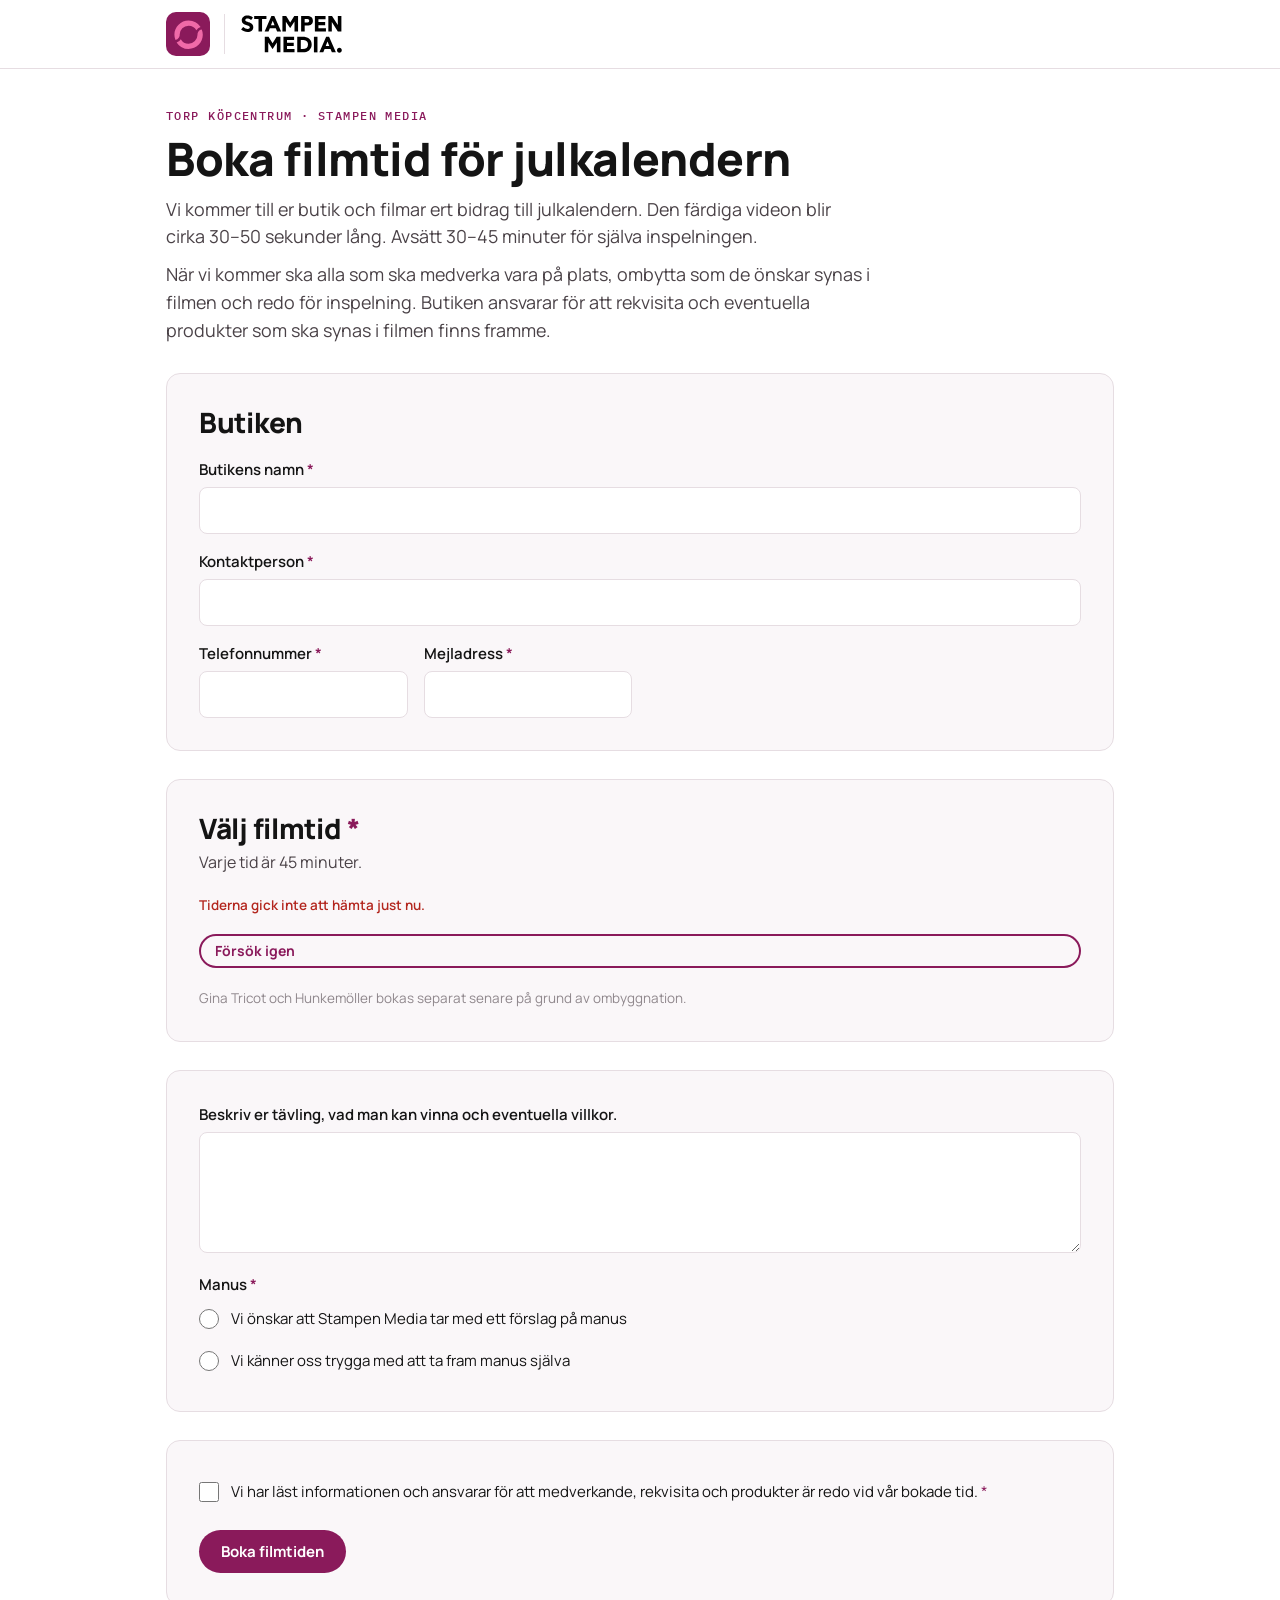
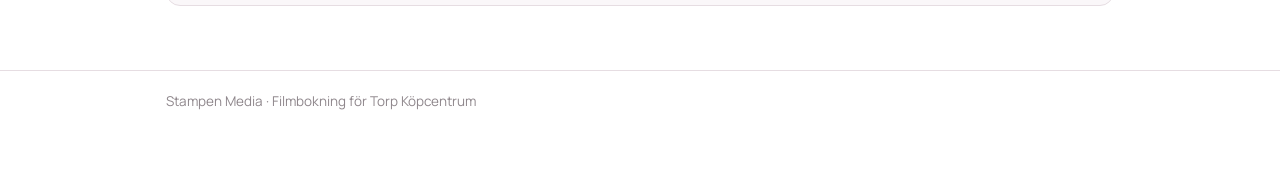
==== julkalender/index.html @ 02a33842 "Bokningssida för filmtider till julkalendern Butikerna väljer tid 18–20 november på /julkalender/ mo" ====
<!doctype html>
<html lang="sv">
<head>
<meta charset="utf-8">
<meta name="viewport" content="width=device-width, initial-scale=1, viewport-fit=cover">
<meta name="robots" content="noindex, nofollow">
<title>Boka filmtid för julkalendern – Torp Köpcentrum</title>
<meta name="description" content="Boka en tid när Stampen Media kommer och filmar er butiks bidrag till julkalendern.">
<meta property="og:type" content="website">
<meta property="og:site_name" content="Torp Köpcentrum">
<meta property="og:locale" content="sv_SE">
<meta property="og:title" content="Boka filmtid för julkalendern – Torp Köpcentrum">
<meta property="og:description" content="Boka en tid när Stampen Media kommer och filmar er butiks bidrag till julkalendern.">
<meta property="og:url" content="https://torp.k2.nu/julkalender/">
<meta property="og:image" content="https://torp.k2.nu/julkalender/og.png">
<meta property="og:image:width" content="1200">
<meta property="og:image:height" content="630">
<meta property="og:image:alt" content="Boka filmtid för julkalendern – Torp Köpcentrum">
<meta name="twitter:card" content="summary_large_image">
<meta name="twitter:title" content="Boka filmtid för julkalendern – Torp Köpcentrum">
<meta name="twitter:description" content="Boka en tid när Stampen Media kommer och filmar er butiks bidrag till julkalendern.">
<meta name="twitter:image" content="https://torp.k2.nu/julkalender/og.png">
<link rel="icon" href="../favicon.svg" type="image/svg+xml">
<link rel="icon" href="../favicon-32.png" sizes="32x32" type="image/png">
<link rel="apple-touch-icon" href="../apple-touch-icon.png">
<meta name="theme-color" content="#8a1a5b">
<link rel="preconnect" href="https://fonts.googleapis.com">
<link rel="preconnect" href="https://fonts.gstatic.com" crossorigin>
<link rel="stylesheet" href="https://fonts.googleapis.com/css2?family=Manrope:wght@400;500;600;800&family=IBM+Plex+Mono:wght@400;500&display=swap">
<link rel="stylesheet" href="../stil.css?v=2026-11-10b">
<link rel="stylesheet" href="julkalender.css?v=2026-11-10a">
</head>
<body>

<header class="topp">
  <div class="inre">
    <div class="topp-rad">
      <div class="avsandare">
        <span class="o-platta" aria-label="Torp Köpcentrum" role="img">
          <img src="../o-mark.svg" alt="" width="42" height="42" aria-hidden="true">
        </span>
        <span class="logga">
          <img class="logga-svart" src="../logo-svart.svg" alt="Stampen Media" width="129" height="49">
          <img class="logga-vit" src="../logo-vit.svg" alt="" width="129" height="49" aria-hidden="true">
        </span>
      </div>
    </div>
  </div>
</header>

<main>
  <section class="hero">
    <div class="inre">
      <p class="etikett">Torp Köpcentrum · Stampen Media</p>
      <h1>Boka filmtid för julkalendern</h1>
      <p class="lead" id="ingress1">Vi kommer till er butik och filmar ert bidrag till julkalendern. Den färdiga videon blir cirka <span class="hel">30–50</span> sekunder lång. Avsätt <span class="hel">30–45</span> minuter för själva inspelningen.</p>
      <p class="lead" id="ingress2">När vi kommer ska alla som ska medverka vara på plats, ombytta som de önskar synas i filmen och redo för inspelning. Butiken ansvarar för att rekvisita och eventuella produkter som ska synas i filmen finns framme.</p>
    </div>
  </section>

  <form id="formular" class="inre formular" novalidate>

    <section class="block">
      <div class="block-huvud"><h2>Butiken</h2></div>
      <div class="falt-rad">
        <div class="falt falt-bred">
          <label for="butik">Butikens namn <span class="kravd">*</span></label>
          <input type="text" id="butik" name="butik" autocomplete="organization" required>
          <p class="fel" id="fel-butik" hidden>Skriv butikens namn.</p>
        </div>
        <div class="falt falt-bred">
          <label for="kontaktperson">Kontaktperson <span class="kravd">*</span></label>
          <input type="text" id="kontaktperson" name="kontaktperson" autocomplete="name" required>
          <p class="fel" id="fel-kontaktperson" hidden>Skriv namnet på kontaktpersonen.</p>
        </div>
        <div class="falt">
          <label for="telefon">Telefonnummer <span class="kravd">*</span></label>
          <input type="tel" id="telefon" name="telefon" autocomplete="tel" inputmode="tel" required>
          <p class="fel" id="fel-telefon" hidden>Skriv ett telefonnummer.</p>
        </div>
        <div class="falt">
          <label for="epost">Mejladress <span class="kravd">*</span></label>
          <input type="email" id="epost" name="epost" autocomplete="email" inputmode="email" autocapitalize="none" spellcheck="false" required>
          <p class="fel" id="fel-epost" hidden>Skriv en giltig mejladress.</p>
        </div>
      </div>
    </section>

    <section class="block" id="block-tid">
      <div class="block-huvud">
        <h2>Välj filmtid <span class="kravd">*</span></h2>
        <p>Varje tid är 45 minuter.</p>
      </div>
      <div id="tider" class="dagar" aria-busy="true"><p class="dampad">Hämtar tiderna …</p></div>
      <p class="vald-tid" id="vald-tid" aria-live="polite" hidden></p>
      <p class="fel" id="fel-tid" role="alert" hidden></p>
      <p class="hjalp">Gina Tricot och Hunkemöller bokas separat senare på grund av ombyggnation.</p>
    </section>

    <section class="block">
      <div class="falt">
        <label for="tavling">Beskriv er tävling, vad man kan vinna och eventuella villkor.</label>
        <textarea id="tavling" name="tavling" rows="4"></textarea>
      </div>

      <fieldset class="val-grupp" id="manus-grupp">
        <legend>Manus <span class="kravd">*</span></legend>
        <label class="val-rad"><input type="radio" name="manus" value="stampen"><span>Vi önskar att Stampen Media tar med ett förslag på manus</span></label>
        <label class="val-rad"><input type="radio" name="manus" value="sjalv"><span>Vi känner oss trygga med att ta fram manus själva</span></label>
        <p class="fel" id="fel-manus" hidden>Välj ett av alternativen.</p>
      </fieldset>
    </section>

    <section class="block">
      <div class="val-grupp">
        <label class="val-rad"><input type="checkbox" id="bekraftat" name="bekraftat" required><span>Vi har läst informationen och ansvarar för att medverkande, rekvisita och produkter är redo vid vår bokade tid. <span class="kravd">*</span></span></label>
        <p class="fel" id="fel-bekraftat" hidden>Kryssa i rutan för att boka.</p>
      </div>
      <div class="skicka-rad">
        <button type="submit" class="knapp knapp-primar" id="boka">Boka filmtiden</button>
      </div>
      <p class="fel" id="fel-skicka" role="alert" hidden></p>
    </section>
  </form>

  <section id="bekraftelse" class="inre bekraftelse" hidden>
    <div class="block">
      <div class="block-huvud">
        <p class="etikett">Klart</p>
        <h2 id="bekraftelse-rubrik" tabindex="-1">Filmtiden är bokad</h2>
        <p class="bokad-tid" id="bokad-tid"></p>
        <p>Ett bekräftelsemejl har skickats till <strong id="bokad-epost"></strong>.</p>
      </div>
    </div>
  </section>
</main>

<footer class="sidfot">
  <div class="inre">
    <p>Stampen Media · Filmbokning för Torp Köpcentrum</p>
  </div>
</footer>

<script src="julkalender.js?v=2026-11-10a"></script>
</body>
</html>
---- stil.css ----
/* Beställningsformulär Torp Köpcentrum – Stampen Media.
   Layout: ett formulär i tre block (kampanjen, materialet, skicka) i en smal spalt,
   materialgrupperna som kort i två kolumner på desktop och en på mobil.
   Färger: Thons manér – svart, vitt, rosa och plommon (Thon Title/Thon Sans ersatta av Manrope). */

:root {
  --bg: #ffffff;
  --yta: #faf7f9;          /* kort och paneler, en aning rosa i det vita */
  --text: #141414;
  --text2: #4a4247;
  --dampad: #8f878c;
  --linje: #e6dde2;
  --plum: #8a1a5b;         /* primär: knappar, markeringar, rubrikaccent */
  --plum2: #b32a79;        /* hover */
  --rosa: #f06aa8;         /* tonplatta och fokus */
  --rosa-ton: #fde8f1;     /* rosa platta bakom leveransdatum och valda kort */
  --rosa-ton2: #f9d2e3;
  --varning: #a15c00;
  --varning-ton: #fff1dc;
  --fel: #b3261e;
  --fel-ton: #fde9e7;
  --ok: #2f7a4f;
  --disp: "Manrope", "Helvetica Neue", Arial, sans-serif;
  --mono: "IBM Plex Mono", ui-monospace, "SF Mono", Menlo, monospace;
  color-scheme: light;
}
@media (prefers-color-scheme: dark) {
  :root:not([data-theme="light"]) {
    --bg: #141414; --yta: #1e1a1d; --text: #ffffff; --text2: #cfc7cc; --dampad: #8f878c; --linje: #3a2a33;
    --plum: #b32a79; --plum2: #d04594; --rosa: #f06aa8; --rosa-ton: #2a1a24; --rosa-ton2: #3b2331;
    --varning: #ffcf87; --varning-ton: #3a2d16; --fel: #ff9d94; --fel-ton: #3d1f1c; --ok: #7fc69e;
    color-scheme: dark;
  }
}
:root[data-theme="dark"] {
  --bg: #141414; --yta: #1e1a1d; --text: #ffffff; --text2: #cfc7cc; --dampad: #8f878c; --linje: #3a2a33;
  --plum: #b32a79; --plum2: #d04594; --rosa: #f06aa8; --rosa-ton: #2a1a24; --rosa-ton2: #3b2331;
  --varning: #ffcf87; --varning-ton: #3a2d16; --fel: #ff9d94; --fel-ton: #3d1f1c; --ok: #7fc69e;
  color-scheme: dark;
}

* { box-sizing: border-box; }
html { height: 100%; }
body { margin: 0; background: var(--bg); color: var(--text); font: 400 16px/1.55 var(--disp); -webkit-font-smoothing: antialiased; }
.inre { max-width: 980px; margin: 0 auto; padding-left: max(16px, env(safe-area-inset-left, 0px)); padding-right: max(16px, env(safe-area-inset-right, 0px)); }
h1, h2, h3 { margin: 0; text-wrap: balance; font-weight: 800; letter-spacing: -0.01em; }
h1 { font-size: clamp(30px, 4.5vw, 46px); line-height: 1.05; }
h2 { font-size: clamp(22px, 2.6vw, 28px); line-height: 1.15; }
h3 { font-size: 17px; line-height: 1.3; }
p { margin: 0; }
a { color: var(--plum); }
.etikett { font: 500 12px/1.2 var(--mono); letter-spacing: .12em; text-transform: uppercase; color: var(--plum); }
.dampad { color: var(--dampad); }
.mono { font-family: var(--mono); font-variant-numeric: tabular-nums; }
:focus-visible { outline: 3px solid var(--rosa); outline-offset: 2px; }
[hidden] { display: none !important; }

/* ---------- Toppen ---------- */
.topp { border-bottom: 1px solid var(--linje); background: var(--bg); position: sticky; top: 0; z-index: 20; }
.topp-rad { display: flex; align-items: center; justify-content: space-between; gap: 16px; padding-block: 12px; flex-wrap: wrap; }
.avsandare { display: flex; align-items: center; gap: 14px; }
.o-platta { display: grid; place-items: center; width: 44px; height: 44px; border-radius: 10px; background: var(--plum); color: var(--rosa); flex: none; }
.o-platta img { display: block; width: 29px; height: 29px; }
.avsandare .logga { padding-left: 14px; border-left: 1px solid var(--linje); }
.logga img { display: block; height: 40px; width: auto; }
.logga img.logga-vit { display: none; }
@media (prefers-color-scheme: dark) {
  :root:not([data-theme="light"]) .logga img.logga-svart { display: none; }
  :root:not([data-theme="light"]) .logga img.logga-vit { display: block; }
}
:root[data-theme="dark"] .logga img.logga-svart { display: none; }
:root[data-theme="dark"] .logga img.logga-vit { display: block; }
.flikar { display: flex; gap: 4px; }
.flik { font-weight: 600; font-size: 15px; color: var(--text2); text-decoration: none; padding: 8px 14px; border-radius: 999px; }
.flik:hover { background: var(--yta); color: var(--text); }
.flik.aktiv { background: var(--plum); color: #fff; }

/* ---------- Hero ---------- */
.hero .inre { padding-block: 40px 28px; display: grid; gap: 12px; }
.lead { font-size: clamp(16px, 1.4vw, 18px); color: var(--text2); max-width: 64ch; }

/* ---------- Block ---------- */
.formular { display: grid; gap: 28px; padding-bottom: 120px; }
.block { background: var(--yta); border: 1px solid var(--linje); border-radius: 14px; padding: clamp(18px, 3vw, 32px); display: grid; gap: 20px; }
.block-huvud { display: grid; gap: 6px; }
.block-huvud p { color: var(--text2); max-width: 66ch; }

/* ---------- Fält ---------- */
.falt-rad { display: grid; gap: 16px; grid-template-columns: repeat(auto-fit, minmax(200px, 1fr)); }
.falt { display: grid; gap: 6px; min-width: 0; align-content: start; }
.falt-bred { grid-column: 1 / -1; }
label { font-weight: 600; font-size: 15px; }
.kravd { color: var(--plum); }
input[type="text"], input[type="email"], input[type="tel"], input[type="date"], input[type="url"], select, textarea {
  font: inherit; color: var(--text); background: var(--bg); border: 1px solid var(--linje); border-radius: 8px;
  padding: 10px 12px; width: 100%; min-width: 0; max-width: 100%;
}
input:focus, select:focus, textarea:focus { border-color: var(--plum); outline: 3px solid var(--rosa-ton2); outline-offset: 0; }
textarea { resize: vertical; }
.hjalp { font-size: 13.5px; color: var(--dampad); }
.fel { font-size: 13.5px; color: var(--fel); font-weight: 600; }
.varning { font-size: 13.5px; color: var(--varning); font-weight: 600; }
.falt.ogiltig input { border-color: var(--fel); }

/* Leveransdatum: rosa platta, som gulmarkeringen i den gamla blanketten */
.falt-leverans { background: var(--rosa-ton); border: 1px solid var(--rosa-ton2); border-radius: 10px; padding: 12px; }
.falt-leverans label { color: var(--plum); }
.datum-rad { grid-template-columns: repeat(auto-fit, minmax(135px, 1fr)); align-items: start; }
.datum-rad .falt-leverans { grid-column: 1 / -1; }

/* ---------- Materialgrupper ---------- */
.grupper { display: grid; gap: 8px; grid-template-columns: minmax(0, 1fr); }
.grupp { background: var(--bg); border: 1px solid var(--linje); border-radius: 12px; min-width: 0; transition: border-color .15s, box-shadow .15s; }
.grupp.vald { border-color: var(--plum); box-shadow: 0 0 0 3px var(--rosa-ton); }
/* Gruppraden: namn till vänster, antal valda och pil till höger */
.grupp > summary.grupp-huvud { list-style: none; cursor: pointer; display: grid; grid-template-columns: minmax(0, 1fr) auto 12px; align-items: center; gap: 12px; padding: 14px 16px; border-radius: 12px; }
.grupp > summary::-webkit-details-marker { display: none; }
.grupp > summary::after { content: ""; width: 9px; height: 9px; border-right: 2px solid var(--plum); border-bottom: 2px solid var(--plum); transform: rotate(45deg); margin-top: -4px; transition: transform .15s; }
.grupp[open] > summary::after { transform: rotate(-135deg); margin-top: 4px; }
.grupp > summary:hover { background: var(--yta); }
.grupp > summary:focus-visible { outline: 3px solid var(--rosa); outline-offset: 2px; }
.grupp[open] > summary { border-bottom-left-radius: 0; border-bottom-right-radius: 0; }
.grupp-namn { display: flex; flex-wrap: wrap; align-items: baseline; gap: 2px 10px; min-width: 0; }
.grupp-antal { font: 700 13px/1 var(--disp); color: var(--plum); white-space: nowrap; }
.grupp-innehall { display: grid; gap: 12px; padding: 4px 16px 16px; }
.grupp-huvud small { font-weight: 500; color: var(--dampad); font-size: 13.5px; }
.grupp-info { font-size: 13.5px; color: var(--text2); }
.val-lista { display: grid; gap: 4px; }
.val-rad { display: grid; grid-template-columns: 22px 1fr; gap: 10px; align-items: start; padding: 7px 8px; margin: 0 -8px; border-radius: 8px; cursor: pointer; }
.val-rad:hover { background: var(--yta); }
.val-rad input { width: 20px; height: 20px; margin: 2px 0 0; accent-color: var(--plum); cursor: pointer; }
.val-text { display: flex; flex-wrap: wrap; gap: 4px 10px; align-items: baseline; min-width: 0; }
.val-namn { font-weight: 600; }
.val-matt { font-family: var(--mono); font-size: 13.5px; color: var(--text2); white-space: nowrap; }
.val-info { font-size: 13px; color: var(--dampad); flex-basis: 100%; }
.tagg { font: 500 11px/1.4 var(--mono); letter-spacing: .04em; padding: 1px 7px; border-radius: 999px; background: var(--varning-ton); color: var(--varning); white-space: nowrap; }
.tagg-ok { background: var(--rosa-ton); color: var(--plum); }
.val-alla { border-bottom: 1px dashed var(--linje); margin-bottom: 4px; padding-bottom: 8px; }
.val-alla .val-namn { color: var(--plum); }
.grupp-falt { display: grid; gap: 12px; grid-template-columns: repeat(auto-fit, minmax(160px, 1fr)); padding-top: 12px; border-top: 1px solid var(--linje); }
.grupp-falt .falt-bred { grid-column: 1 / -1; }
.grupp-falt label { font-size: 14px; }
.leverantor { font-size: 13px; color: var(--dampad); }
.leverantor b { font-weight: 600; color: var(--text2); }
.grupp-ovrigt { grid-column: 1 / -1; }

/* ---------- Sammanställning och knappar ---------- */
.sammanstallning { margin: 0; font: 400 13.5px/1.5 var(--mono); white-space: pre-wrap; word-break: break-word; background: var(--bg); border: 1px solid var(--linje); border-radius: 10px; padding: 16px 18px; max-height: 480px; overflow: auto; color: var(--text2); }
.sammanstallning:empty::before { content: "Sammanställningen fylls i här när du kryssat i något."; color: var(--dampad); }
.skicka-rad { display: flex; gap: 10px; align-items: center; flex-wrap: wrap; }
.knapp { font: 700 15px/1 var(--disp); border: 0; border-radius: 999px; padding: 14px 22px; cursor: pointer; text-decoration: none; display: inline-flex; align-items: center; gap: 8px; }
.knapp-primar { background: var(--plum); color: #fff; }
.knapp-primar:hover { background: var(--plum2); }
.knapp-sekundar { background: transparent; color: var(--plum); box-shadow: inset 0 0 0 2px var(--plum); }
.knapp-sekundar:hover { background: var(--rosa-ton); }
.knapp-liten { padding: 10px 16px; font-size: 14px; white-space: nowrap; }
.lank { background: none; border: 0; font: 600 14px var(--disp); color: var(--dampad); cursor: pointer; padding: 8px 4px; text-decoration: underline; }
.lank:hover { color: var(--text); }
.bekraftelse { padding-block: 0 120px; }

/* ---------- Fast rad på mobil ---------- */
.snabbrad { position: fixed; left: 0; right: 0; bottom: 0; z-index: 15; background: var(--yta); border-top: 1px solid var(--linje); padding-bottom: env(safe-area-inset-bottom, 0px); }
.snabbrad-inre { display: flex; align-items: center; justify-content: space-between; gap: 12px; padding-block: 10px; }
#snabbrad-text { font-size: 14px; font-weight: 600; color: var(--text2); min-width: 0; }

/* ---------- Hämta material ---------- */
.material-lista { display: grid; gap: 16px; padding-bottom: 80px; }
.material-kampanj { background: var(--yta); border: 1px solid var(--linje); border-radius: 14px; padding: 20px 22px; display: grid; gap: 10px; }
.material-kampanj p { color: var(--text2); }
.material-filer { list-style: none; margin: 0; padding: 0; display: grid; gap: 6px; }
.material-filer li { display: flex; justify-content: space-between; gap: 12px; align-items: baseline; flex-wrap: wrap; padding: 8px 0; border-top: 1px solid var(--linje); }
.material-filer a { font-weight: 600; }
.material-filer span { font-family: var(--mono); font-size: 13px; color: var(--dampad); }
.tomt { background: var(--yta); border: 1px dashed var(--linje); border-radius: 14px; padding: 32px 24px; text-align: center; color: var(--text2); display: grid; gap: 6px; }

/* ---------- Sidfot ---------- */
.sidfot { border-top: 1px solid var(--linje); color: var(--dampad); font-size: 13.5px; }
.sidfot .inre { padding-block: 20px 80px; }

@media (max-width: 600px) {
  .block { border-radius: 12px; }
  .logga img { height: 30px; }
  .flik { padding: 6px 11px; font-size: 14px; }
  .topp-rad { gap: 8px; }
  .hero .inre { padding-block: 28px 20px; }
  .skicka-rad .knapp { width: 100%; justify-content: center; }
}
@media (prefers-reduced-motion: reduce) { * { transition: none !important; } }

/* ---------- Bilder och filer ---------- */
.visuellt-dold { position: absolute; width: 1px; height: 1px; padding: 0; margin: -1px; overflow: hidden; clip: rect(0 0 0 0); white-space: nowrap; border: 0; }
.fil-yta { position: relative; }
.fil-yta-text { display: grid; justify-items: center; gap: 6px; text-align: center; padding: 18px 16px; border: 2px dashed var(--linje); border-radius: 12px; background: var(--bg); color: var(--text2); cursor: pointer; transition: border-color .15s, background .15s; font-weight: 400; }
.fil-yta-text:hover, .fil-yta.drar .fil-yta-text { border-color: var(--plum); background: var(--rosa-ton); }
.fil-yta input:focus-visible + .fil-yta-text { outline: 3px solid var(--rosa); outline-offset: 2px; }
.fil-ikon { color: var(--plum); }
.fil-valj { color: var(--plum); font-weight: 700; text-decoration: underline; }
.fil-yta-text small { font-size: 13px; color: var(--dampad); }
.fil-lista { list-style: none; margin: 0; padding: 0; display: grid; gap: 10px; }
.fil-lista:empty { display: none; }
.fil-rad { display: grid; grid-template-columns: 64px minmax(0, 1fr) auto; gap: 12px; align-items: start; padding: 12px; background: var(--bg); border: 1px solid var(--linje); border-radius: 10px; }
.fil-rad.fel-rad { border-color: var(--fel); background: var(--fel-ton); }
.fil-tumme { width: 64px; height: 64px; border-radius: 8px; background: var(--yta); border: 1px solid var(--linje); display: grid; place-items: center; overflow: hidden; font: 600 12px/1 var(--mono); color: var(--plum); text-transform: uppercase; }
.fil-tumme img { width: 100%; height: 100%; object-fit: cover; }
.fil-info { display: grid; gap: 8px; min-width: 0; }
.fil-namn { display: flex; flex-wrap: wrap; gap: 4px 10px; align-items: baseline; min-width: 0; }
.fil-namn b { font-weight: 600; overflow-wrap: anywhere; }
.fil-namn span { font: 400 13px var(--mono); color: var(--dampad); white-space: nowrap; }
.fil-status { font-size: 13px; color: var(--dampad); }
.fil-status.ok { color: var(--ok); font-weight: 600; }
.fil-status.fel { color: var(--fel); font-weight: 600; }
.fil-matare { height: 6px; border-radius: 999px; background: var(--linje); overflow: hidden; }
.fil-matare i { display: block; height: 100%; width: 0; background: var(--plum); transition: width .2s; }
.fil-val { display: grid; grid-template-columns: minmax(130px, 170px) minmax(0, 1fr); gap: 8px; }
.fil-val select, .fil-val input { padding: 8px 10px; font-size: 14px; }
.fil-knappar { display: grid; gap: 4px; justify-items: end; }
.fil-knappar .lank { padding: 4px; font-size: 13px; }
@media (max-width: 600px) {
  .fil-rad { grid-template-columns: 48px minmax(0, 1fr); }
  .fil-tumme { width: 48px; height: 48px; }
  .fil-knappar { grid-column: 1 / -1; grid-auto-flow: column; justify-content: end; }
  .fil-val { grid-template-columns: 1fr; }
}

/* ---------- Kampanjkanaler (ihopfällt block i Materialet) ---------- */
.kampanjkanaler { border: 1px solid var(--linje); border-radius: 12px; background: var(--bg); }
.kampanjkanaler > summary { list-style: none; cursor: pointer; display: grid; grid-template-columns: minmax(0, 1fr) auto; gap: 2px 12px; align-items: center; padding: 12px 16px; border-radius: 12px; }
.kampanjkanaler > summary::-webkit-details-marker { display: none; }
.kampanjkanaler > summary::after { content: ""; grid-column: 2; grid-row: 1; width: 10px; height: 10px; border-right: 2px solid var(--plum); border-bottom: 2px solid var(--plum); transform: rotate(45deg); margin-top: -4px; transition: transform .15s; }
.kampanjkanaler[open] > summary::after { transform: rotate(-135deg); margin-top: 4px; }
.kampanjkanaler > summary:hover { background: var(--yta); }
.kampanjkanaler > summary:focus-visible { outline: 3px solid var(--rosa); outline-offset: 2px; }
.kampanj-rubrik { font-weight: 800; font-size: 17px; }
.kampanj-text { grid-column: 1; font-size: 14px; color: var(--text2); }
.kampanjkanaler > .grupper { margin: 0 14px 14px; }

/* Grupperna som en sammanhållen lista: en ram runt, tunna linjer mellan raderna */
#grupper, #grupper-kampanj { gap: 0; border: 1px solid var(--linje); border-radius: 12px; overflow: hidden; background: var(--bg); }
#grupper > .grupp, #grupper-kampanj > .grupp { border: 0; border-radius: 0; box-shadow: none; }
#grupper > .grupp + .grupp, #grupper-kampanj > .grupp + .grupp { border-top: 1px solid var(--linje); }
.grupp > summary.grupp-huvud { padding: 12px 16px; border-radius: 0; }
.grupp > summary:focus-visible { outline-offset: -3px; }
.grupp.vald > summary { background: var(--rosa-ton); }
.grupp[open] > .grupp-innehall { border-top: 1px dashed var(--linje); padding-top: 12px; }

/* Antal på rader för tryckt och uppsatt material */
.val-rad-antal { display: grid; grid-template-columns: minmax(0, 1fr) auto; align-items: start; gap: 10px; }
.antal-falt { display: grid; justify-items: end; gap: 2px; padding-top: 4px; }
.antal-falt label { font-size: 12px; font-weight: 600; color: var(--text2); }
.antal-falt input { width: 76px; padding: 6px 8px; font: inherit; font-size: 15px; text-align: right; color: var(--text); background: var(--bg); border: 1px solid var(--linje); border-radius: 8px; font-variant-numeric: tabular-nums; }
.antal-falt input:focus { border-color: var(--plum); outline: 3px solid var(--rosa-ton2); outline-offset: 0; }

/* Hämtkod för fliken Hämta material */
.hamtkod { max-width: 420px; margin-bottom: 16px; }
.glom-kod { margin: -64px 0 0; padding-bottom: 80px; }
---- julkalender/julkalender.css ----
/* Filmbokning till julkalendern. Bygger på ../stil.css, här finns bara det som är unikt för sidan. */

.formular { padding-bottom: 64px; }
.bekraftelse { padding-bottom: 64px; }
.hero .lead + .lead { margin-top: -2px; }
.hel { white-space: nowrap; }
.block, [id^="fel-"] { scroll-margin-top: 90px; }

/* Tidsväljaren: en rubrik per dag, tiderna som knappar */
.dagar { display: grid; gap: 18px; }
.dag { display: grid; gap: 8px; }
.tid-rutnat { display: grid; gap: 8px; grid-template-columns: repeat(auto-fill, minmax(70px, 1fr)); }
.tid { position: relative; font-weight: 400; }
.tid-ruta { display: grid; place-content: center; justify-items: center; gap: 1px; min-height: 54px; padding: 6px 2px; border: 1px solid var(--linje); border-radius: 10px; background: var(--bg); cursor: pointer; transition: background .15s, border-color .15s; }
.tid-ruta b { font-weight: 700; font-size: 16px; font-variant-numeric: tabular-nums; }
.tid-ruta small { font-size: 11px; line-height: 1.2; }
.tid:hover input:enabled:not(:checked) + .tid-ruta { border-color: var(--plum); background: var(--rosa-ton); }
.tid input:checked + .tid-ruta { background: var(--plum); border-color: var(--plum); color: #fff; }
.tid input:focus-visible + .tid-ruta { outline: 3px solid var(--rosa); outline-offset: 2px; }
.tid input:disabled + .tid-ruta { background: var(--yta); color: var(--dampad); cursor: not-allowed; }
.tid input:disabled + .tid-ruta b { font-weight: 500; text-decoration: line-through; }
.vald-tid { font-weight: 700; color: var(--plum); }

/* Manusval och kryssruta */
.val-grupp { display: grid; gap: 4px; min-width: 0; margin: 0; padding: 0; border: 0; }
.val-grupp legend { padding: 0 0 4px; font-weight: 600; font-size: 15px; }
.val-grupp .val-rad { font-weight: 400; }

.bokad-tid { font-size: 20px; font-weight: 800; color: var(--text) !important; }
#bekraftelse-rubrik:focus { outline: none; }
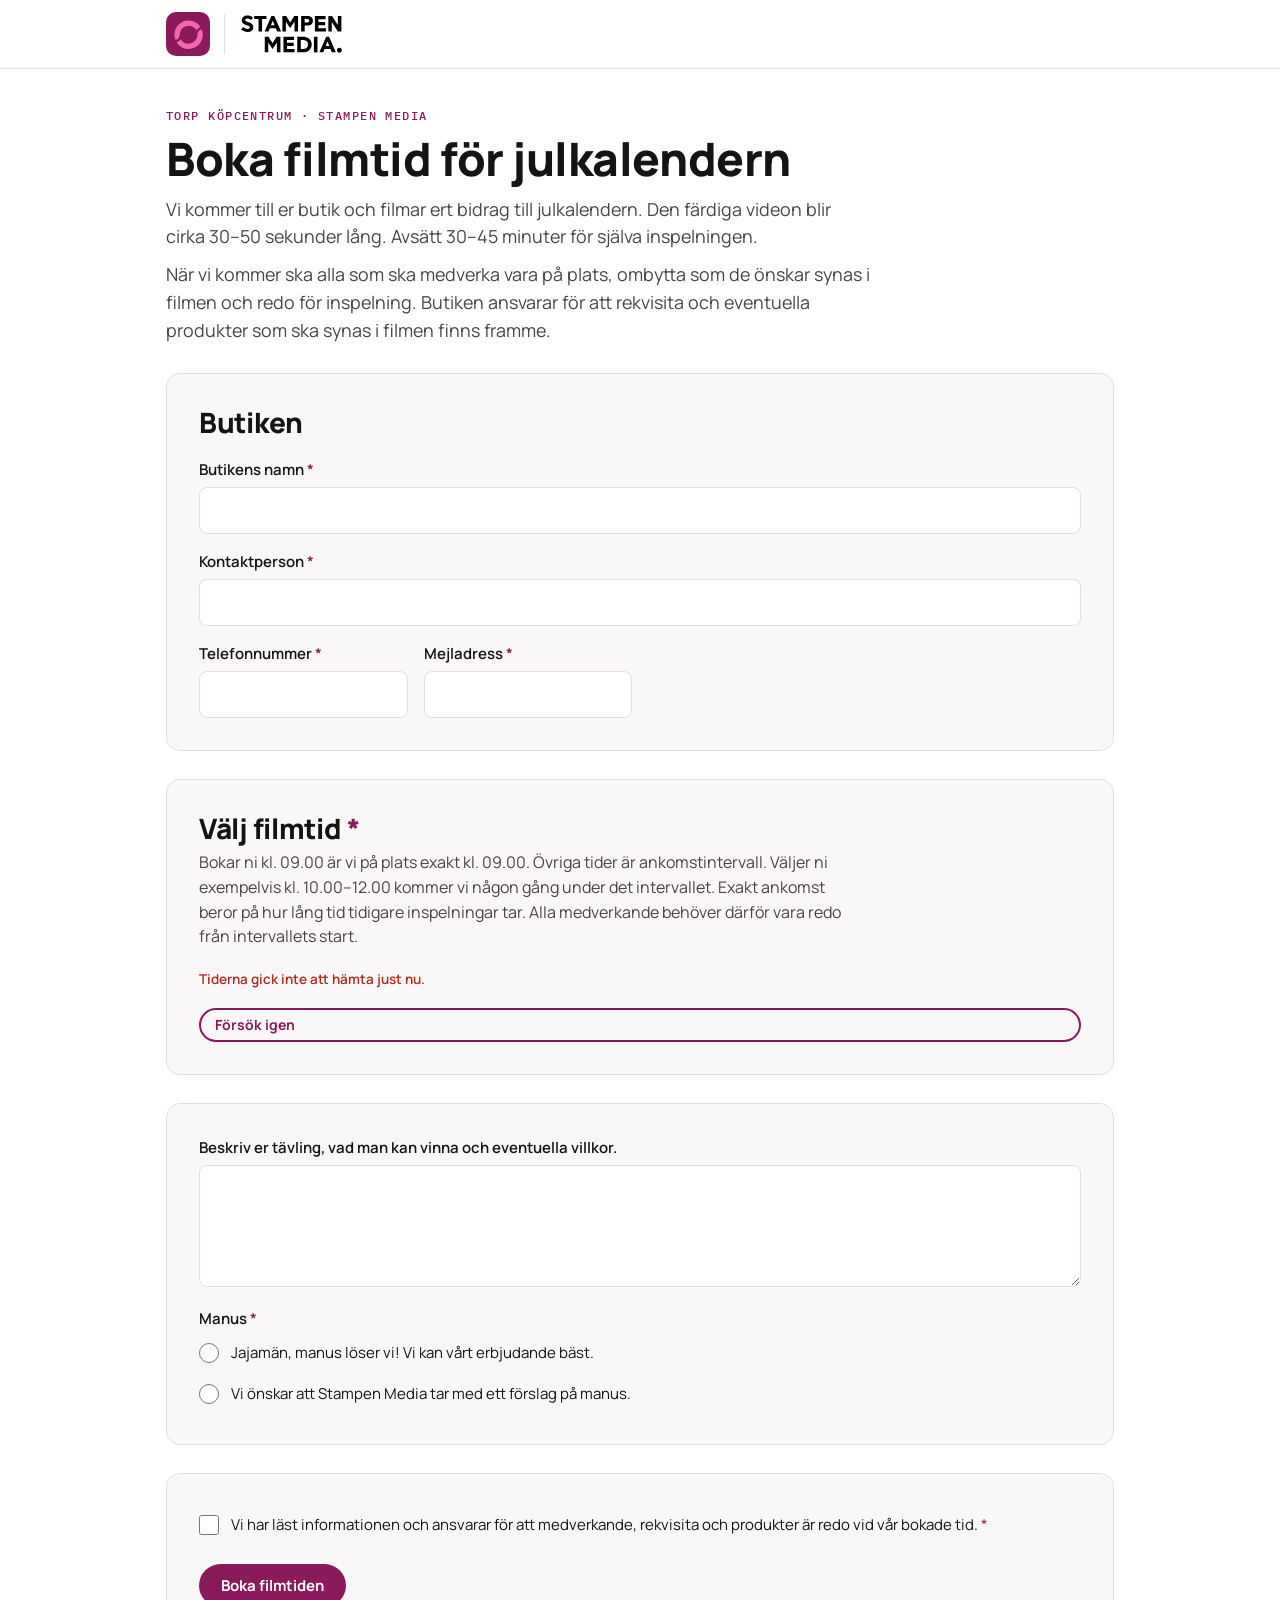
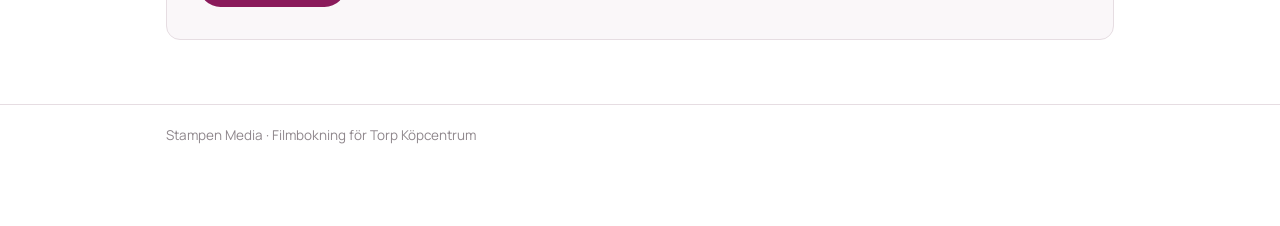
==== commit caad5cb2: "Julkalendern: ankomstintervall med platser och nytt manusval Co-Authored-By: Claude Opus 5.5 <norepl" ====
--- a/julkalender/index.html
+++ b/julkalender/index.html
@@ -27,8 +27,8 @@
 <link rel="preconnect" href="https://fonts.googleapis.com">
 <link rel="preconnect" href="https://fonts.gstatic.com" crossorigin>
 <link rel="stylesheet" href="https://fonts.googleapis.com/css2?family=Manrope:wght@400;500;600;800&family=IBM+Plex+Mono:wght@400;500&display=swap">
-<link rel="stylesheet" href="../stil.css?v=2026-11-10b">
-<link rel="stylesheet" href="julkalender.css?v=2026-11-10a">
+<link rel="stylesheet" href="../stil.css?v=2026-11-10e">
+<link rel="stylesheet" href="julkalender.css?v=2026-11-10b">
 </head>
 <body>
 
@@ -89,12 +89,11 @@
     <section class="block" id="block-tid">
       <div class="block-huvud">
         <h2>Välj filmtid <span class="kravd">*</span></h2>
-        <p>Varje tid är 45 minuter.</p>
+        <p>Bokar ni kl. 09.00 är vi på plats exakt kl. 09.00. Övriga tider är ankomstintervall. Väljer ni exempelvis kl. 10.00–12.00 kommer vi någon gång under det intervallet. Exakt ankomst beror på hur lång tid tidigare inspelningar tar. Alla medverkande behöver därför vara redo från intervallets start.</p>
       </div>
       <div id="tider" class="dagar" aria-busy="true"><p class="dampad">Hämtar tiderna …</p></div>
       <p class="vald-tid" id="vald-tid" aria-live="polite" hidden></p>
       <p class="fel" id="fel-tid" role="alert" hidden></p>
-      <p class="hjalp">Gina Tricot och Hunkemöller bokas separat senare på grund av ombyggnation.</p>
     </section>
 
     <section class="block">
@@ -105,8 +104,8 @@
 
       <fieldset class="val-grupp" id="manus-grupp">
         <legend>Manus <span class="kravd">*</span></legend>
-        <label class="val-rad"><input type="radio" name="manus" value="stampen"><span>Vi önskar att Stampen Media tar med ett förslag på manus</span></label>
-        <label class="val-rad"><input type="radio" name="manus" value="sjalv"><span>Vi känner oss trygga med att ta fram manus själva</span></label>
+        <label class="val-rad"><input type="radio" name="manus" value="sjalv"><span>Jajamän, manus löser vi! Vi kan vårt erbjudande bäst.</span></label>
+        <label class="val-rad"><input type="radio" name="manus" value="stampen"><span>Vi önskar att Stampen Media tar med ett förslag på manus.</span></label>
         <p class="fel" id="fel-manus" hidden>Välj ett av alternativen.</p>
       </fieldset>
     </section>
@@ -141,6 +140,6 @@
   </div>
 </footer>
 
-<script src="julkalender.js?v=2026-11-10a"></script>
+<script src="julkalender.js?v=2026-11-10b"></script>
 </body>
 </html>
--- a/stil.css
+++ b/stil.css
@@ -253,3 +253,7 @@
 /* Hämtkod för fliken Hämta material */
 .hamtkod { max-width: 420px; margin-bottom: 16px; }
 .glom-kod { margin: -64px 0 0; padding-bottom: 80px; }
+
+/* Länk till formatspecen ovanför materialgrupperna */
+.spec-cta { justify-self: start; line-height: 1.25; }
+@media (max-width: 600px) { .spec-cta { justify-self: stretch; justify-content: center; text-align: center; padding-inline: 8px; font-size: 14.5px; } }
--- a/julkalender/julkalender.css
+++ b/julkalender/julkalender.css
@@ -9,11 +9,12 @@
 /* Tidsväljaren: en rubrik per dag, tiderna som knappar */
 .dagar { display: grid; gap: 18px; }
 .dag { display: grid; gap: 8px; }
-.tid-rutnat { display: grid; gap: 8px; grid-template-columns: repeat(auto-fill, minmax(70px, 1fr)); }
+.tid-rutnat { display: grid; gap: 8px; grid-template-columns: repeat(auto-fill, minmax(145px, 1fr)); }
 .tid { position: relative; font-weight: 400; }
-.tid-ruta { display: grid; place-content: center; justify-items: center; gap: 1px; min-height: 54px; padding: 6px 2px; border: 1px solid var(--linje); border-radius: 10px; background: var(--bg); cursor: pointer; transition: background .15s, border-color .15s; }
-.tid-ruta b { font-weight: 700; font-size: 16px; font-variant-numeric: tabular-nums; }
-.tid-ruta small { font-size: 11px; line-height: 1.2; }
+.tid-ruta { display: grid; place-content: center; justify-items: center; gap: 2px; min-height: 62px; padding: 8px 8px; text-align: center; border: 1px solid var(--linje); border-radius: 10px; background: var(--bg); cursor: pointer; transition: background .15s, border-color .15s; }
+.tid-ruta b { font-weight: 700; font-size: 15px; line-height: 1.25; font-variant-numeric: tabular-nums; }
+.tid-ruta small { font-size: 12.5px; line-height: 1.2; color: var(--dampad); }
+.tid input:checked + .tid-ruta small { color: #fff; }
 .tid:hover input:enabled:not(:checked) + .tid-ruta { border-color: var(--plum); background: var(--rosa-ton); }
 .tid input:checked + .tid-ruta { background: var(--plum); border-color: var(--plum); color: #fff; }
 .tid input:focus-visible + .tid-ruta { outline: 3px solid var(--rosa); outline-offset: 2px; }
